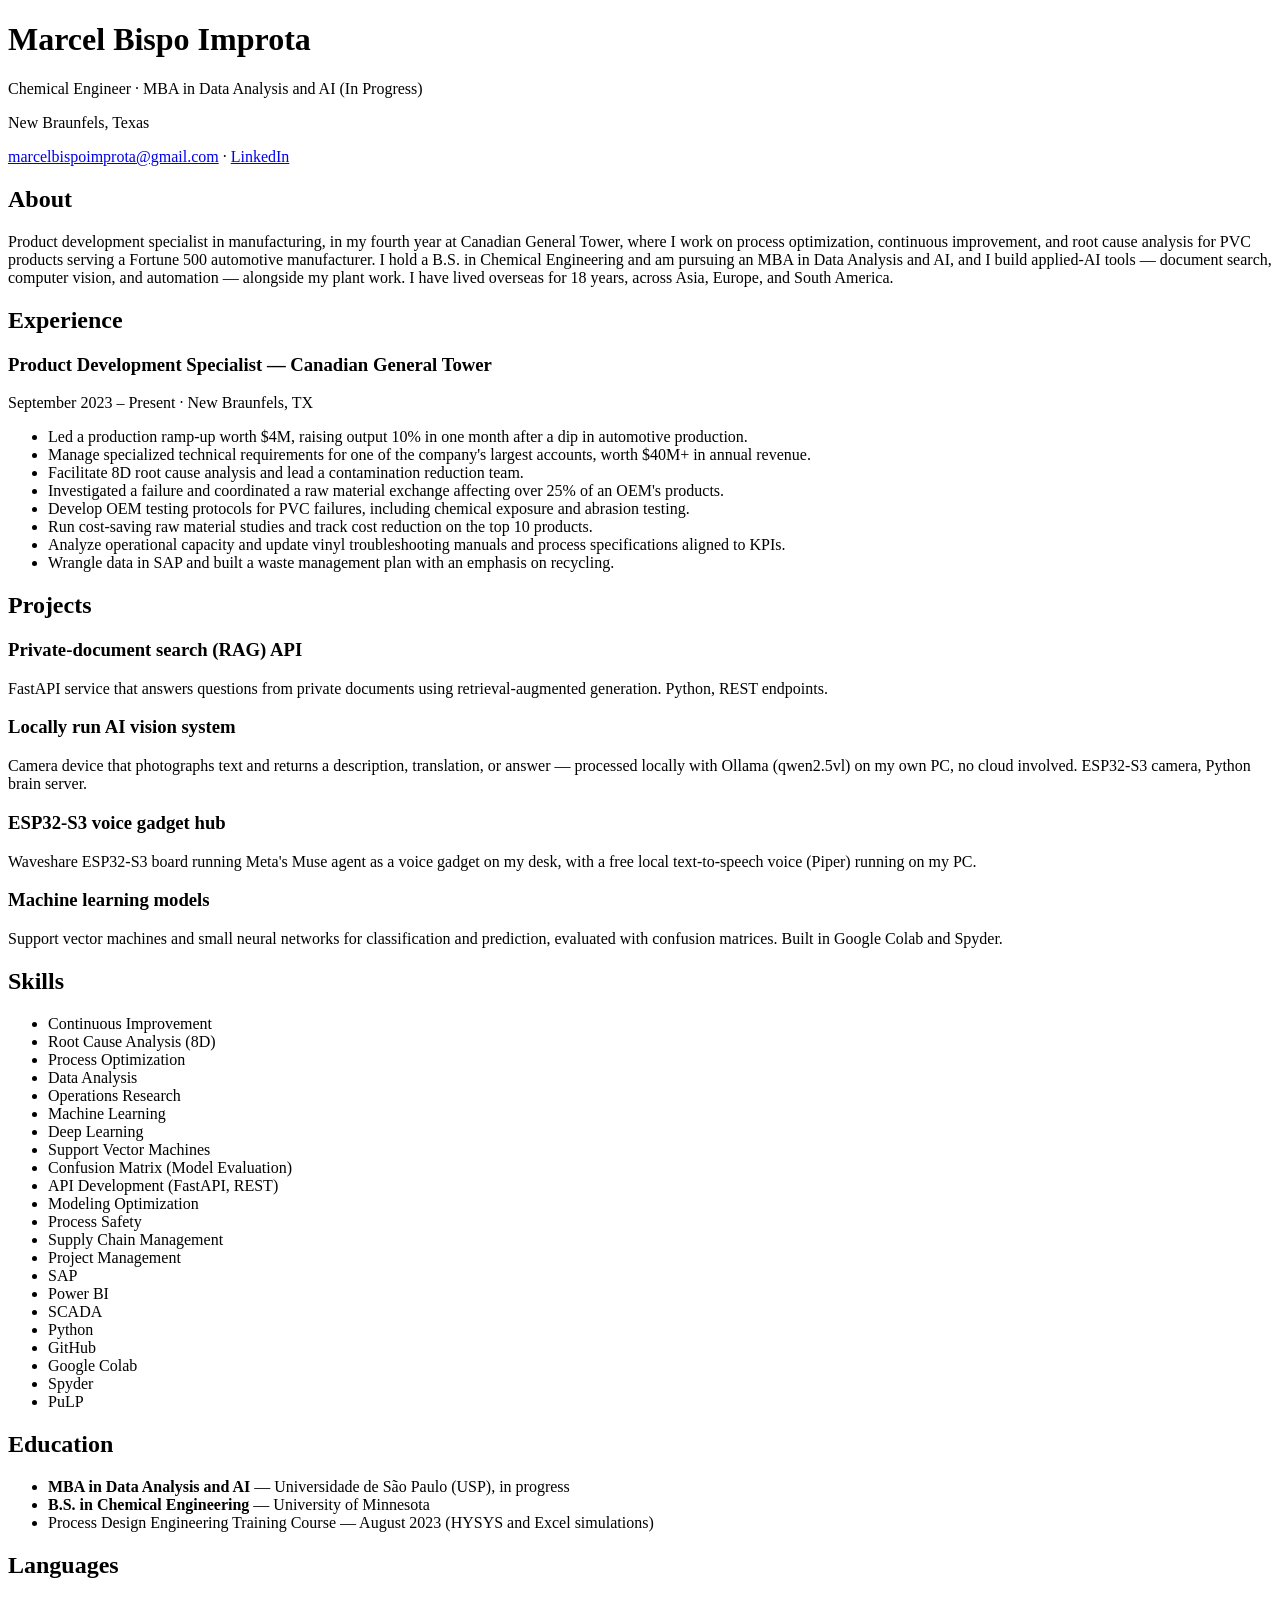
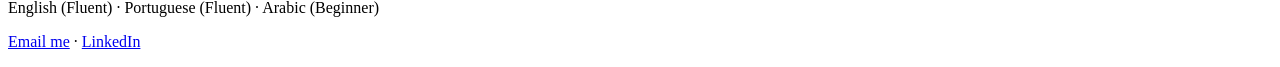
==== index.html @ 3ea4f4d6 "Add files via upload" ====
<!DOCTYPE html>
<html lang="en">
<head>
  <meta charset="UTF-8">
  <!-- Makes the page look right on phones too. Leave this line alone. -->
  <meta name="viewport" content="width=device-width, initial-scale=1.0">
  <title>Marcel Bispo Improta — Chemical Engineer</title>
  <!-- The look of the site lives in style.css. Edit colors and fonts there. -->
  <link rel="stylesheet" href="style.css">
</head>
<body>

  <!-- ============ HEADER: your name and title ============ -->
  <!-- To change any text on this page, just edit the words between the tags. -->
  <header>
    <h1>Marcel Bispo Improta</h1>
    <p class="subtitle">Chemical Engineer &middot; MBA in Data Analysis and AI (In Progress)</p>
    <p class="location">New Braunfels, Texas</p>
    <p class="contact">
      <a href="mailto:marcelbispoimprota@gmail.com">marcelbispoimprota@gmail.com</a>
      &middot;
      <a href="https://www.linkedin.com/in/marcel-bispo-improta-1b046a62" target="_blank">LinkedIn</a>
    </p>
  </header>

  <!-- ============ ABOUT ============ -->
  <section>
    <h2>About</h2>
    <p>
      Product development specialist in manufacturing, in my fourth year at
      Canadian General Tower, where I work on process optimization, continuous
      improvement, and root cause analysis for PVC products serving a Fortune 500
      automotive manufacturer. I hold a B.S. in Chemical Engineering and am
      pursuing an MBA in Data Analysis and AI, and I build applied-AI tools —
      document search, computer vision, and automation — alongside my plant work.
      I have lived overseas for 18 years, across Asia, Europe, and South America.
    </p>
  </section>

  <!-- ============ EXPERIENCE ============ -->
  <section>
    <h2>Experience</h2>

    <h3>Product Development Specialist — Canadian General Tower</h3>
    <p class="dates">September 2023 – Present &middot; New Braunfels, TX</p>
    <ul>
      <li>Led a production ramp-up worth $4M, raising output 10% in one month after a dip in automotive production.</li>
      <li>Manage specialized technical requirements for one of the company's largest accounts, worth $40M+ in annual revenue.</li>
      <li>Facilitate 8D root cause analysis and lead a contamination reduction team.</li>
      <li>Investigated a failure and coordinated a raw material exchange affecting over 25% of an OEM's products.</li>
      <li>Develop OEM testing protocols for PVC failures, including chemical exposure and abrasion testing.</li>
      <li>Run cost-saving raw material studies and track cost reduction on the top 10 products.</li>
      <li>Analyze operational capacity and update vinyl troubleshooting manuals and process specifications aligned to KPIs.</li>
      <li>Wrangle data in SAP and built a waste management plan with an emphasis on recycling.</li>
    </ul>
  </section>

  <!-- ============ PROJECTS ============ -->
  <section>
    <h2>Projects</h2>

    <!-- To add a project, copy one <div class="project"> block and edit it. -->
    <div class="project">
      <h3>Private-document search (RAG) API</h3>
      <p>FastAPI service that answers questions from private documents using retrieval-augmented generation. Python, REST endpoints.</p>
    </div>

    <div class="project">
      <h3>Locally run AI vision system</h3>
      <p>Camera device that photographs text and returns a description, translation, or answer — processed locally with Ollama (qwen2.5vl) on my own PC, no cloud involved. ESP32-S3 camera, Python brain server.</p>
    </div>

    <div class="project">
      <h3>ESP32-S3 voice gadget hub</h3>
      <p>Waveshare ESP32-S3 board running Meta's Muse agent as a voice gadget on my desk, with a free local text-to-speech voice (Piper) running on my PC.</p>
    </div>

    <div class="project">
      <h3>Machine learning models</h3>
      <p>Support vector machines and small neural networks for classification and prediction, evaluated with confusion matrices. Built in Google Colab and Spyder.</p>
    </div>
  </section>

  <!-- ============ SKILLS ============ -->
  <section>
    <h2>Skills</h2>
    <ul class="skills">
      <li>Continuous Improvement</li>
      <li>Root Cause Analysis (8D)</li>
      <li>Process Optimization</li>
      <li>Data Analysis</li>
      <li>Operations Research</li>
      <li>Machine Learning</li>
      <li>Deep Learning</li>
      <li>Support Vector Machines</li>
      <li>Confusion Matrix (Model Evaluation)</li>
      <li>API Development (FastAPI, REST)</li>
      <li>Modeling Optimization</li>
      <li>Process Safety</li>
      <li>Supply Chain Management</li>
      <li>Project Management</li>
      <li>SAP</li>
      <li>Power BI</li>
      <li>SCADA</li>
      <li>Python</li>
      <li>GitHub</li>
      <li>Google Colab</li>
      <li>Spyder</li>
      <li>PuLP</li>
    </ul>
  </section>

  <!-- ============ EDUCATION ============ -->
  <section>
    <h2>Education</h2>
    <ul>
      <li><strong>MBA in Data Analysis and AI</strong> — Universidade de São Paulo (USP), in progress</li>
      <li><strong>B.S. in Chemical Engineering</strong> — University of Minnesota</li>
      <li>Process Design Engineering Training Course — August 2023 (HYSYS and Excel simulations)</li>
    </ul>

    <h2>Languages</h2>
    <p>English (Fluent) &middot; Portuguese (Fluent) &middot; Arabic (Beginner)</p>
  </section>

  <!-- ============ FOOTER ============ -->
  <footer>
    <p>
      <a href="mailto:marcelbispoimprota@gmail.com">Email me</a>
      &middot;
      <a href="https://www.linkedin.com/in/marcel-bispo-improta-1b046a62" target="_blank">LinkedIn</a>
    </p>
  </footer>

</body>
</html>
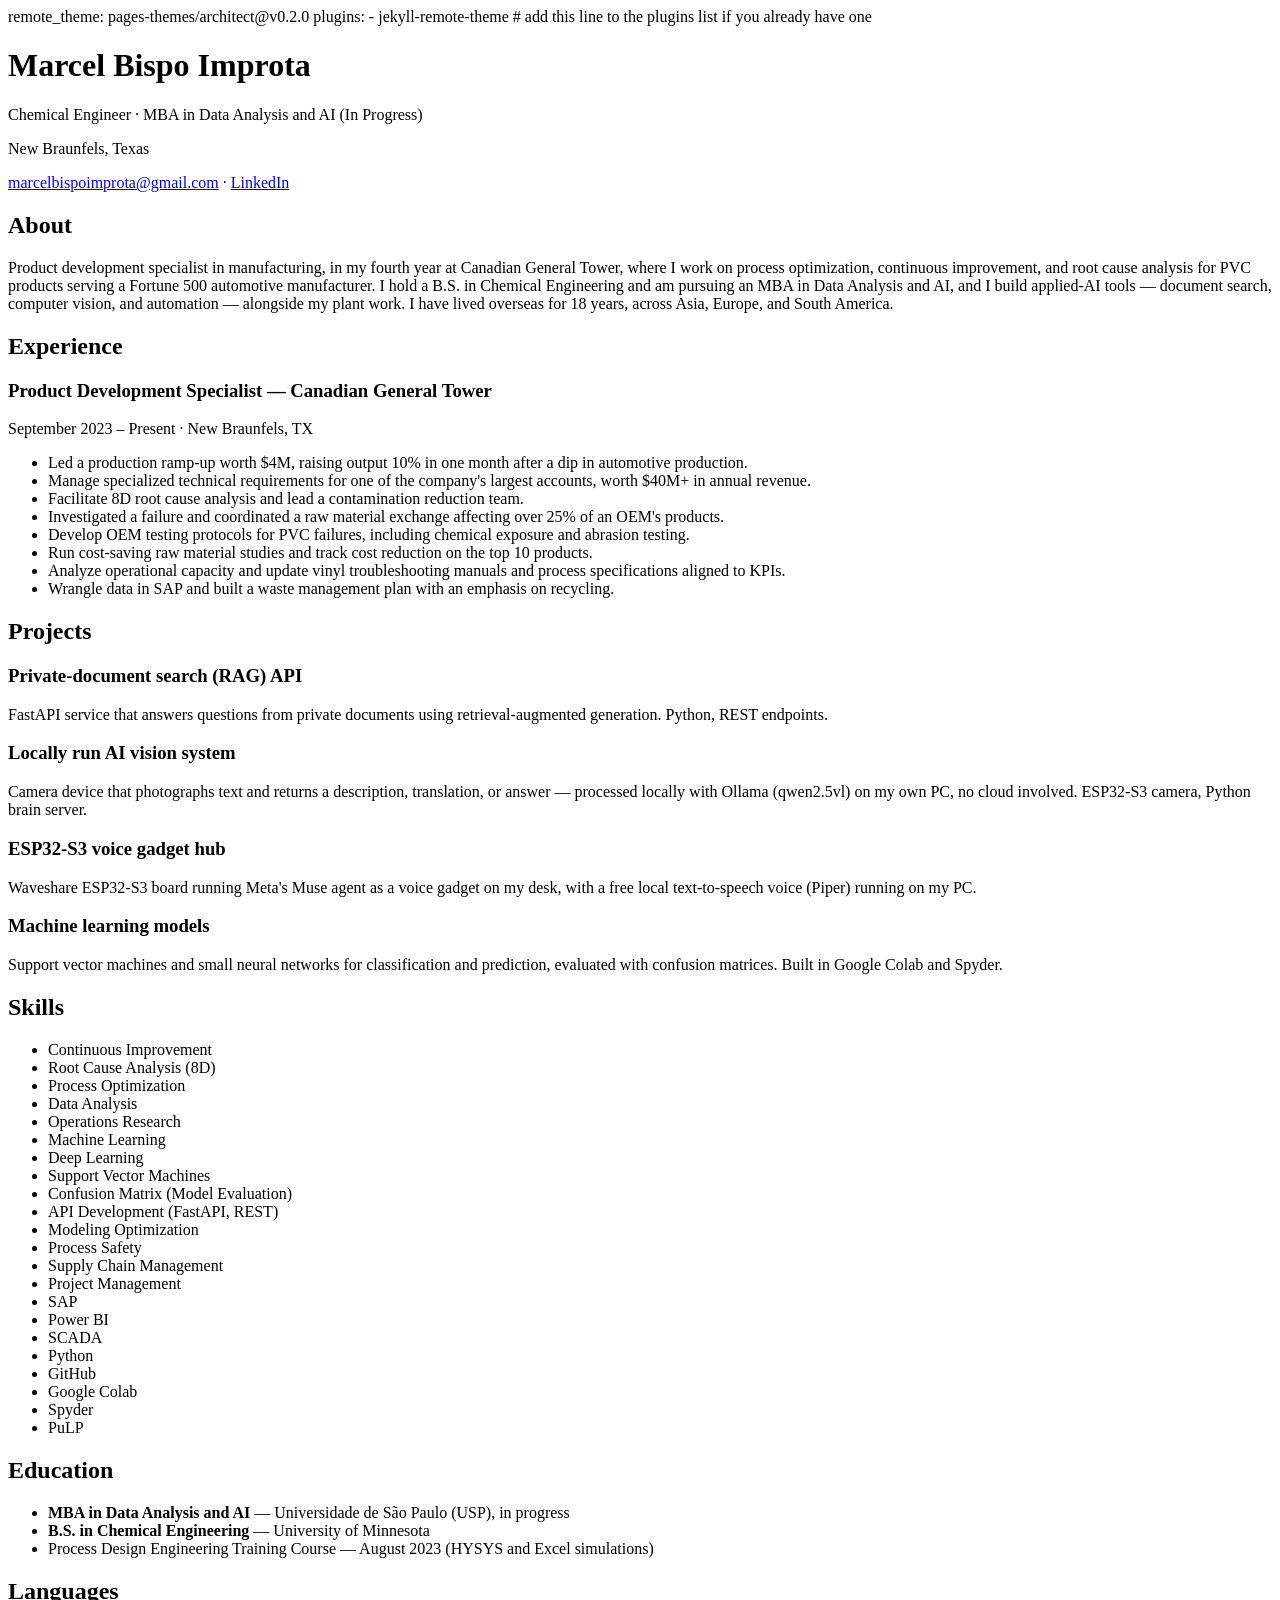
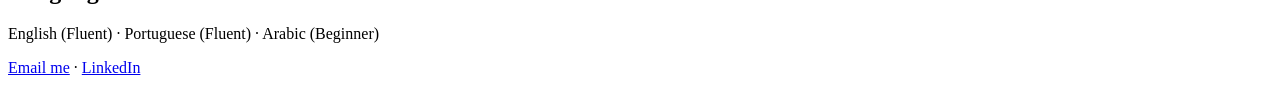
==== commit 38b72f56: "Update index.html" ====
--- a/index.html
+++ b/index.html
@@ -1,4 +1,7 @@
 <!DOCTYPE html>
+remote_theme: pages-themes/architect@v0.2.0
+plugins:
+- jekyll-remote-theme # add this line to the plugins list if you already have one
 <html lang="en">
 <head>
   <meta charset="UTF-8">
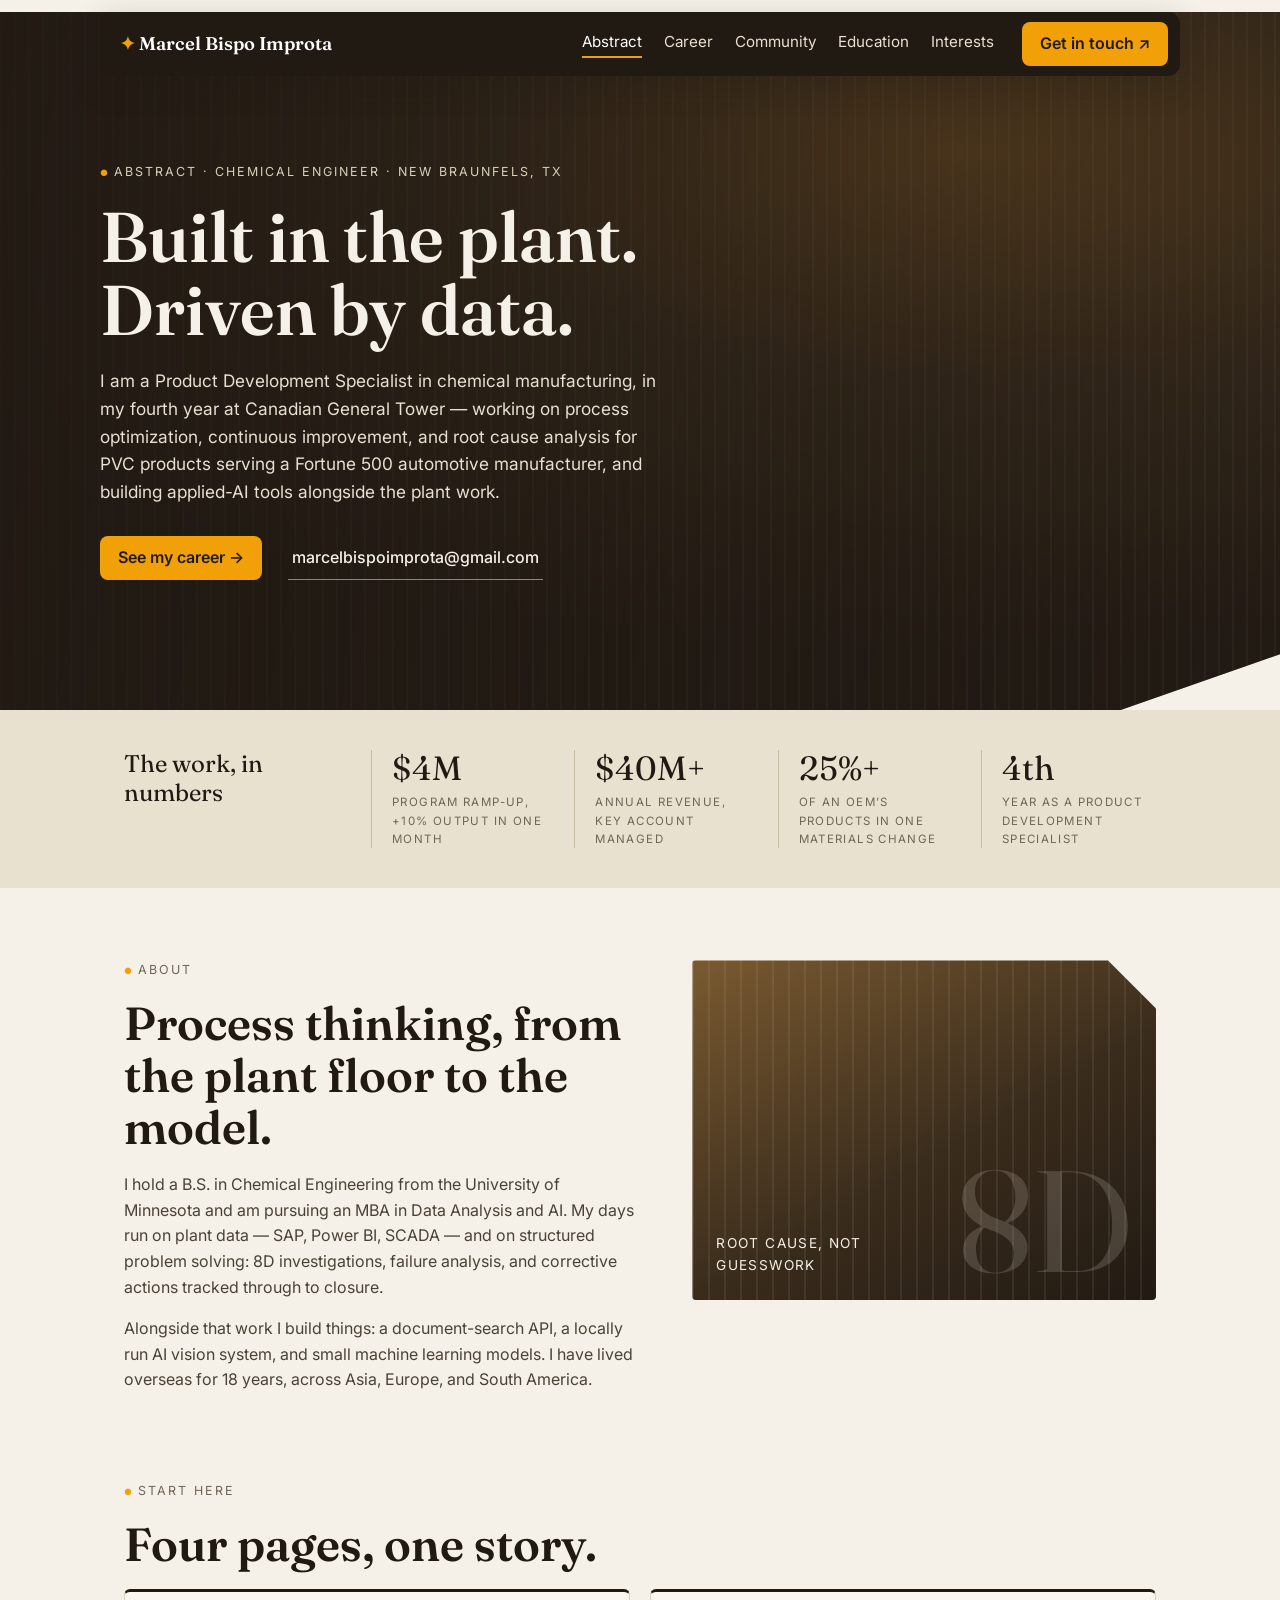
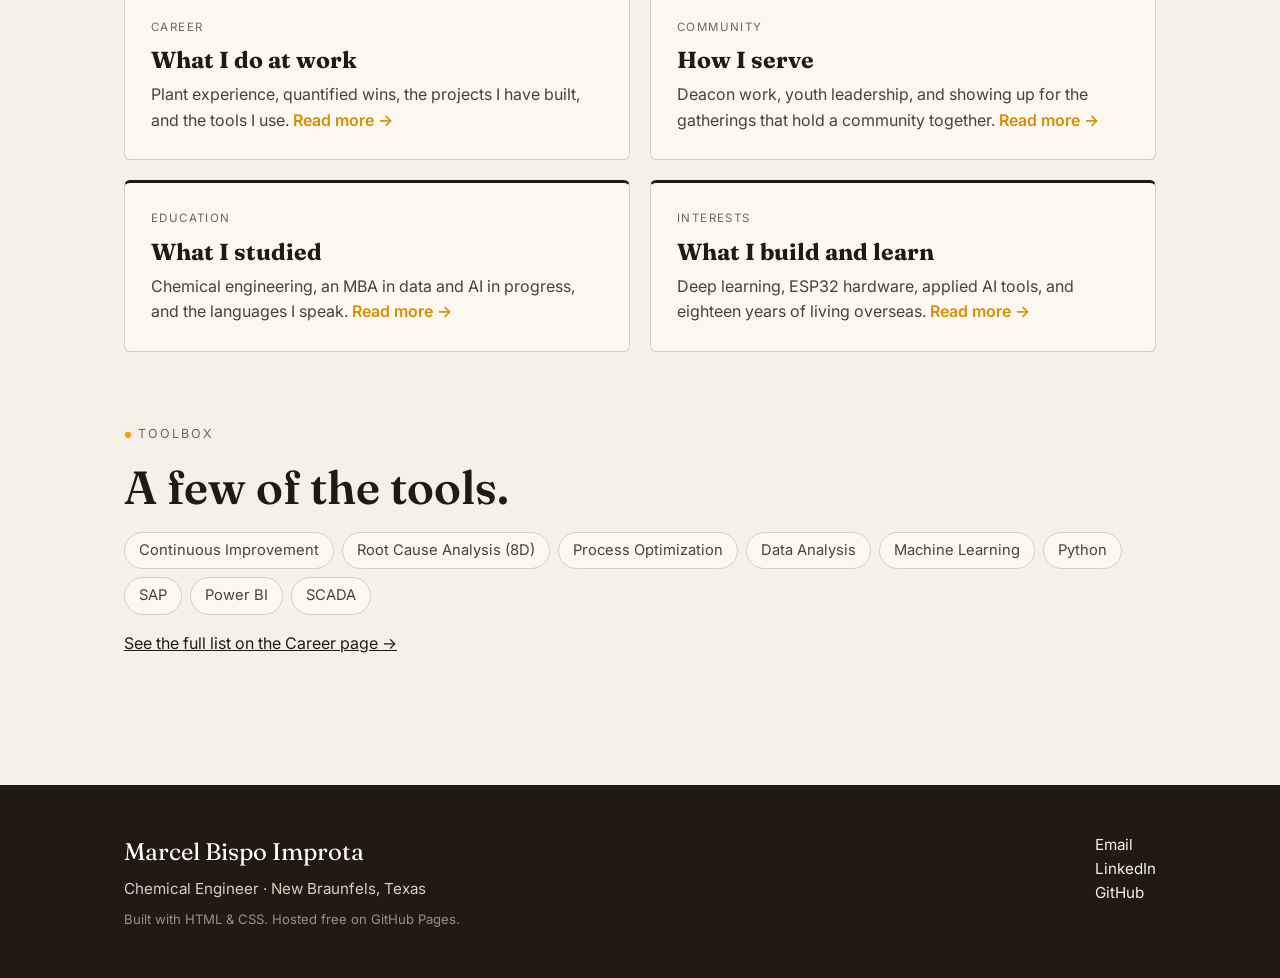
==== commit d91dcfc7: "Update portfolio to 5-page design" ====
--- a/index.html
+++ b/index.html
@@ -1,138 +1,165 @@
 <!DOCTYPE html>
-remote_theme: pages-themes/architect@v0.2.0
-plugins:
-- jekyll-remote-theme # add this line to the plugins list if you already have one
 <html lang="en">
 <head>
   <meta charset="UTF-8">
   <!-- Makes the page look right on phones too. Leave this line alone. -->
   <meta name="viewport" content="width=device-width, initial-scale=1.0">
   <title>Marcel Bispo Improta — Chemical Engineer</title>
+  <!-- Fonts: Fraunces (serif headlines) + Inter (body). If you are offline,
+       the site falls back to Georgia and Arial automatically. -->
+  <link rel="preconnect" href="https://fonts.googleapis.com">
+  <link rel="preconnect" href="https://fonts.gstatic.com" crossorigin>
+  <link href="https://fonts.googleapis.com/css2?family=Fraunces:opsz,wght@9..144,500;9..144,600&family=Inter:wght@400;500;600&display=swap" rel="stylesheet">
   <!-- The look of the site lives in style.css. Edit colors and fonts there. -->
   <link rel="stylesheet" href="style.css">
 </head>
 <body>
 
-  <!-- ============ HEADER: your name and title ============ -->
+  <!-- ============ NAVIGATION (same on every page) ============ -->
+  <!-- Each page marks its own tab with class="active" so visitors know where they are. -->
+  <div class="nav-wrap">
+    <nav>
+      <a class="brand" href="index.html"><span>✦</span> Marcel Bispo Improta</a>
+      <div class="nav-links">
+        <a href="index.html" class="active">Abstract</a>
+        <a href="career.html">Career</a>
+        <a href="community.html">Community</a>
+        <a href="education.html">Education</a>
+        <a href="interests.html">Interests</a>
+      </div>
+      <a class="btn" href="mailto:marcelbispoimprota@gmail.com">Get in touch ↗</a>
+    </nav>
+  </div>
+
+  <!-- ============ HERO ============ -->
   <!-- To change any text on this page, just edit the words between the tags. -->
-  <header>
-    <h1>Marcel Bispo Improta</h1>
-    <p class="subtitle">Chemical Engineer &middot; MBA in Data Analysis and AI (In Progress)</p>
-    <p class="location">New Braunfels, Texas</p>
-    <p class="contact">
-      <a href="mailto:marcelbispoimprota@gmail.com">marcelbispoimprota@gmail.com</a>
-      &middot;
-      <a href="https://www.linkedin.com/in/marcel-bispo-improta-1b046a62" target="_blank">LinkedIn</a>
-    </p>
+  <header class="hero">
+    <div class="hero-inner">
+      <p class="eyebrow">Abstract &middot; Chemical Engineer &middot; New Braunfels, TX</p>
+      <h1>Built in the plant. Driven by data.</h1>
+      <p class="lead">
+        I am a Product Development Specialist in chemical manufacturing, in my
+        fourth year at Canadian General Tower — working on process optimization,
+        continuous improvement, and root cause analysis for PVC products serving
+        a Fortune 500 automotive manufacturer, and building applied-AI tools
+        alongside the plant work.
+      </p>
+      <div class="hero-actions">
+        <a class="btn" href="career.html">See my career &rarr;</a>
+        <a class="btn-ghost" href="mailto:marcelbispoimprota@gmail.com">marcelbispoimprota@gmail.com</a>
+      </div>
+    </div>
   </header>
 
-  <!-- ============ ABOUT ============ -->
-  <section>
-    <h2>About</h2>
-    <p>
-      Product development specialist in manufacturing, in my fourth year at
-      Canadian General Tower, where I work on process optimization, continuous
-      improvement, and root cause analysis for PVC products serving a Fortune 500
-      automotive manufacturer. I hold a B.S. in Chemical Engineering and am
-      pursuing an MBA in Data Analysis and AI, and I build applied-AI tools —
-      document search, computer vision, and automation — alongside my plant work.
-      I have lived overseas for 18 years, across Asia, Europe, and South America.
-    </p>
-  </section>
-
-  <!-- ============ EXPERIENCE ============ -->
-  <section>
-    <h2>Experience</h2>
-
-    <h3>Product Development Specialist — Canadian General Tower</h3>
-    <p class="dates">September 2023 – Present &middot; New Braunfels, TX</p>
-    <ul>
-      <li>Led a production ramp-up worth $4M, raising output 10% in one month after a dip in automotive production.</li>
-      <li>Manage specialized technical requirements for one of the company's largest accounts, worth $40M+ in annual revenue.</li>
-      <li>Facilitate 8D root cause analysis and lead a contamination reduction team.</li>
-      <li>Investigated a failure and coordinated a raw material exchange affecting over 25% of an OEM's products.</li>
-      <li>Develop OEM testing protocols for PVC failures, including chemical exposure and abrasion testing.</li>
-      <li>Run cost-saving raw material studies and track cost reduction on the top 10 products.</li>
-      <li>Analyze operational capacity and update vinyl troubleshooting manuals and process specifications aligned to KPIs.</li>
-      <li>Wrangle data in SAP and built a waste management plan with an emphasis on recycling.</li>
-    </ul>
-  </section>
-
-  <!-- ============ PROJECTS ============ -->
-  <section>
-    <h2>Projects</h2>
-
-    <!-- To add a project, copy one <div class="project"> block and edit it. -->
-    <div class="project">
-      <h3>Private-document search (RAG) API</h3>
-      <p>FastAPI service that answers questions from private documents using retrieval-augmented generation. Python, REST endpoints.</p>
-    </div>
-
-    <div class="project">
-      <h3>Locally run AI vision system</h3>
-      <p>Camera device that photographs text and returns a description, translation, or answer — processed locally with Ollama (qwen2.5vl) on my own PC, no cloud involved. ESP32-S3 camera, Python brain server.</p>
-    </div>
-
-    <div class="project">
-      <h3>ESP32-S3 voice gadget hub</h3>
-      <p>Waveshare ESP32-S3 board running Meta's Muse agent as a voice gadget on my desk, with a free local text-to-speech voice (Piper) running on my PC.</p>
-    </div>
-
-    <div class="project">
-      <h3>Machine learning models</h3>
-      <p>Support vector machines and small neural networks for classification and prediction, evaluated with confusion matrices. Built in Google Colab and Spyder.</p>
+  <!-- ============ STATS BAND ============ -->
+  <section class="stats">
+    <div class="stats-inner">
+      <p class="stats-title">The work, in numbers</p>
+      <div class="stat">
+        <span class="num">$4M</span>
+        <span class="label">Program ramp-up, +10% output in one month</span>
+      </div>
+      <div class="stat">
+        <span class="num">$40M+</span>
+        <span class="label">Annual revenue, key account managed</span>
+      </div>
+      <div class="stat">
+        <span class="num">25%+</span>
+        <span class="label">Of an OEM&rsquo;s products in one materials change</span>
+      </div>
+      <div class="stat">
+        <span class="num">4th</span>
+        <span class="label">Year as a Product Development Specialist</span>
+      </div>
     </div>
   </section>
 
-  <!-- ============ SKILLS ============ -->
-  <section>
-    <h2>Skills</h2>
+  <!-- ============ ABOUT ============ -->
+  <section class="section">
+    <div class="split">
+      <div>
+        <p class="eyebrow">About</p>
+        <h2 class="display">Process thinking, from the plant floor to the model.</h2>
+        <p>
+          I hold a B.S. in Chemical Engineering from the University of Minnesota
+          and am pursuing an MBA in Data Analysis and AI. My days run on plant
+          data — SAP, Power BI, SCADA — and on structured problem solving: 8D
+          investigations, failure analysis, and corrective actions tracked
+          through to closure.
+        </p>
+        <p>
+          Alongside that work I build things: a document-search API, a locally
+          run AI vision system, and small machine learning models. I have lived
+          overseas for 18 years, across Asia, Europe, and South America.
+        </p>
+      </div>
+      <div class="visual" aria-hidden="true">
+        <span class="glyph">8D</span>
+        <span class="caption">Root cause, not guesswork</span>
+      </div>
+    </div>
+  </section>
+
+  <!-- ============ START HERE: links to the other pages ============ -->
+  <section class="section">
+    <p class="eyebrow">Start here</p>
+    <h2 class="display">Four pages, one story.</h2>
+    <div class="cards">
+      <a class="card" href="career.html">
+        <span class="tag">Career</span>
+        <h3>What I do at work</h3>
+        <p>Plant experience, quantified wins, the projects I have built, and the tools I use. <span class="more">Read more &rarr;</span></p>
+      </a>
+      <a class="card" href="community.html">
+        <span class="tag">Community</span>
+        <h3>How I serve</h3>
+        <p>Deacon work, youth leadership, and showing up for the gatherings that hold a community together. <span class="more">Read more &rarr;</span></p>
+      </a>
+      <a class="card" href="education.html">
+        <span class="tag">Education</span>
+        <h3>What I studied</h3>
+        <p>Chemical engineering, an MBA in data and AI in progress, and the languages I speak. <span class="more">Read more &rarr;</span></p>
+      </a>
+      <a class="card" href="interests.html">
+        <span class="tag">Interests</span>
+        <h3>What I build and learn</h3>
+        <p>Deep learning, ESP32 hardware, applied AI tools, and eighteen years of living overseas. <span class="more">Read more &rarr;</span></p>
+      </a>
+    </div>
+  </section>
+
+  <!-- ============ SKILLS PREVIEW ============ -->
+  <section class="section">
+    <p class="eyebrow">Toolbox</p>
+    <h2 class="display">A few of the tools.</h2>
     <ul class="skills">
       <li>Continuous Improvement</li>
       <li>Root Cause Analysis (8D)</li>
       <li>Process Optimization</li>
       <li>Data Analysis</li>
-      <li>Operations Research</li>
       <li>Machine Learning</li>
-      <li>Deep Learning</li>
-      <li>Support Vector Machines</li>
-      <li>Confusion Matrix (Model Evaluation)</li>
-      <li>API Development (FastAPI, REST)</li>
-      <li>Modeling Optimization</li>
-      <li>Process Safety</li>
-      <li>Supply Chain Management</li>
-      <li>Project Management</li>
+      <li>Python</li>
       <li>SAP</li>
       <li>Power BI</li>
       <li>SCADA</li>
-      <li>Python</li>
-      <li>GitHub</li>
-      <li>Google Colab</li>
-      <li>Spyder</li>
-      <li>PuLP</li>
     </ul>
+    <p><a href="career.html">See the full list on the Career page &rarr;</a></p>
   </section>
 
-  <!-- ============ EDUCATION ============ -->
-  <section>
-    <h2>Education</h2>
-    <ul>
-      <li><strong>MBA in Data Analysis and AI</strong> — Universidade de São Paulo (USP), in progress</li>
-      <li><strong>B.S. in Chemical Engineering</strong> — University of Minnesota</li>
-      <li>Process Design Engineering Training Course — August 2023 (HYSYS and Excel simulations)</li>
-    </ul>
-
-    <h2>Languages</h2>
-    <p>English (Fluent) &middot; Portuguese (Fluent) &middot; Arabic (Beginner)</p>
-  </section>
-
-  <!-- ============ FOOTER ============ -->
+  <!-- ============ FOOTER (same on every page) ============ -->
   <footer>
-    <p>
-      <a href="mailto:marcelbispoimprota@gmail.com">Email me</a>
-      &middot;
-      <a href="https://www.linkedin.com/in/marcel-bispo-improta-1b046a62" target="_blank">LinkedIn</a>
-    </p>
+    <div class="footer-inner">
+      <div>
+        <p class="footer-name">Marcel Bispo Improta</p>
+        <p>Chemical Engineer &middot; New Braunfels, Texas</p>
+        <p class="footer-note">Built with HTML &amp; CSS. Hosted free on GitHub Pages.</p>
+      </div>
+      <div>
+        <p><a href="mailto:marcelbispoimprota@gmail.com">Email</a></p>
+        <p><a href="https://www.linkedin.com/in/marcel-bispo-improta-1b046a62" target="_blank">LinkedIn</a></p>
+        <p><a href="https://github.com/marcelbispoimprota-arch" target="_blank">GitHub</a></p>
+      </div>
+    </div>
   </footer>
 
 </body>
--- a/style.css
+++ b/style.css
@@ -0,0 +1,479 @@
+/* ============================================================
+   style.css — the look of the portfolio site.
+   One file styles all five pages. Change a value here and
+   every page updates.
+
+   HOW THIS DESIGN WORKS (like the reference you sent):
+   - Dark "pill" navigation bar at the top, with an orange button.
+   - A dark hero with big serif headlines and a fluted-glass pattern.
+   - Cream bands, serif section headlines, and orange accents.
+   - No photos needed: the decorative panels are pure CSS gradients,
+     so the site works offline and loads fast.
+
+   TO CHANGE THE COLORS: edit the six --color lines below.
+   TO CHANGE THE FONTS: edit the two --font lines, and the matching
+   Google Fonts link in each HTML file's <head>.
+   ============================================================ */
+
+:root {
+  --ink: #211a13;        /* Near-black warm brown: nav, hero, footer */
+  --ink-soft: #4a4237;   /* Softer brown: body text on cream */
+  --cream: #f6f1e8;      /* Page background */
+  --cream-2: #e9e1d0;    /* Stats band background */
+  --paper: #fbf8f1;      /* Card background */
+  --accent: #f2a007;     /* Orange: buttons and highlights */
+  --accent-hover: #d98d00;
+  --muted: #6f6659;      /* Gray-brown: small labels */
+  --line: #d9cfba;       /* Hairline borders */
+  --serif: "Fraunces", Georgia, "Times New Roman", serif;  /* Headlines */
+  --sans: "Inter", Arial, Helvetica, sans-serif;           /* Body text */
+}
+
+* { box-sizing: border-box; }
+
+body {
+  margin: 0;
+  font-family: var(--sans);
+  line-height: 1.6;
+  color: var(--ink);
+  background: var(--cream);
+}
+
+a { color: var(--ink); }
+img { max-width: 100%; }
+
+/* ---------- Top navigation (the dark pill) ---------- */
+
+.nav-wrap {
+  position: sticky;      /* Stays visible while scrolling */
+  top: 12px;
+  z-index: 50;
+  padding: 0 16px;
+}
+
+nav {
+  max-width: 1080px;
+  margin: 12px auto 0;
+  background: var(--ink);
+  color: #f6f1e8;
+  border-radius: 12px;
+  display: flex;
+  align-items: center;
+  gap: 28px;
+  padding: 10px 12px 10px 20px;
+  box-shadow: 0 10px 30px rgba(33, 26, 19, 0.25);
+}
+
+.brand {
+  font-family: var(--serif);
+  font-size: 1.15em;
+  font-weight: 600;
+  color: #fff;
+  text-decoration: none;
+  white-space: nowrap;
+}
+
+.brand span { color: var(--accent); }
+
+.nav-links {
+  display: flex;
+  gap: 22px;
+  margin-left: auto;
+}
+
+.nav-links a {
+  color: #e8e0d2;
+  text-decoration: none;
+  font-size: 0.95em;
+  padding-bottom: 2px;
+  white-space: nowrap;
+}
+
+.nav-links a:hover { color: #fff; }
+
+/* The current page's tab gets an orange underline. Each HTML file
+   marks its own link with class="active". */
+.nav-links a.active {
+  color: #fff;
+  border-bottom: 2px solid var(--accent);
+}
+
+/* ---------- Buttons ---------- */
+
+.btn {
+  display: inline-block;
+  background: var(--accent);
+  color: var(--ink);
+  font-weight: 600;
+  text-decoration: none;
+  padding: 9px 18px;
+  border-radius: 8px;
+  white-space: nowrap;
+}
+
+.btn:hover { background: var(--accent-hover); }
+
+.btn-ghost {
+  display: inline-block;
+  color: #f6f1e8;
+  text-decoration: none;
+  font-weight: 500;
+  padding: 9px 4px;
+  border-bottom: 1px solid rgba(246, 241, 232, 0.5);
+}
+
+.btn-ghost:hover { border-bottom-color: #f6f1e8; }
+
+/* ---------- Hero (home page, dark with fluted-glass pattern) ---------- */
+
+.hero {
+  /* Layered background: dark overlay + vertical fluted lines + warm glow.
+     No image file needed. */
+  background:
+    linear-gradient(100deg, rgba(33, 26, 19, 0.88) 0%, rgba(33, 26, 19, 0.55) 55%, rgba(33, 26, 19, 0.35) 100%),
+    repeating-linear-gradient(90deg, rgba(255, 255, 255, 0.055) 0 2px, transparent 2px 14px),
+    radial-gradient(1200px 500px at 75% 20%, #6b4a22 0%, #3a2c1c 45%, #211a13 100%);
+  color: #f6f1e8;
+  /* Angled cut on the bottom-right corner, like the reference. */
+  clip-path: polygon(0 0, 100% 0, 100% calc(100% - 56px), calc(100% - 160px) 100%, 0 100%);
+  margin-top: -64px;     /* Slides up behind the floating nav pill */
+  padding: 150px 24px 130px;
+}
+
+.hero-inner {
+  max-width: 1080px;
+  margin: 0 auto;
+}
+
+/* Small caps label above a headline. The dot is the orange accent. */
+.eyebrow {
+  font-size: 0.78em;
+  letter-spacing: 0.16em;
+  text-transform: uppercase;
+  color: #d8cfba;
+  margin: 0 0 18px;
+}
+
+.eyebrow::before {
+  content: "● ";
+  color: var(--accent);
+  font-size: 0.7em;
+}
+
+.hero h1 {
+  font-family: var(--serif);
+  font-weight: 600;
+  font-size: clamp(2.6rem, 6vw, 4.4rem);
+  line-height: 1.05;
+  margin: 0 0 20px;
+  max-width: 12ch;
+}
+
+.hero p.lead {
+  font-size: 1.08em;
+  color: #e8e0d2;
+  max-width: 52ch;
+  margin: 0 0 30px;
+}
+
+.hero-actions {
+  display: flex;
+  gap: 26px;
+  align-items: center;
+  flex-wrap: wrap;
+}
+
+/* ---------- Stats band (cream strip under the hero) ---------- */
+
+.stats { background: var(--cream-2); }
+
+.stats-inner {
+  max-width: 1080px;
+  margin: 0 auto;
+  display: grid;
+  grid-template-columns: 1.25fr 1fr 1fr 1fr 1fr;
+  gap: 28px;
+  padding: 40px 24px;
+  align-items: start;
+}
+
+.stats-title {
+  font-family: var(--serif);
+  font-size: 1.5em;
+  line-height: 1.2;
+  margin: 0;
+}
+
+.stat { border-left: 1px solid #c9bda1; padding-left: 20px; }
+
+.stat .num {
+  font-family: var(--serif);
+  font-size: 2.1em;
+  line-height: 1.1;
+  display: block;
+}
+
+.stat .label {
+  font-size: 0.72em;
+  letter-spacing: 0.12em;
+  text-transform: uppercase;
+  color: var(--muted);
+  display: block;
+  margin-top: 6px;
+}
+
+/* ---------- Page hero (inner pages: smaller dark header) ---------- */
+
+.page-hero {
+  background:
+    linear-gradient(100deg, rgba(33, 26, 19, 0.9) 0%, rgba(33, 26, 19, 0.6) 100%),
+    repeating-linear-gradient(90deg, rgba(255, 255, 255, 0.05) 0 2px, transparent 2px 14px),
+    radial-gradient(900px 400px at 80% 0%, #54402a 0%, #211a13 70%);
+  color: #f6f1e8;
+  margin-top: -64px;
+  padding: 140px 24px 64px;
+}
+
+.page-hero-inner {
+  max-width: 1080px;
+  margin: 0 auto;
+}
+
+.page-hero h1 {
+  font-family: var(--serif);
+  font-weight: 600;
+  font-size: clamp(2.2rem, 5vw, 3.4rem);
+  line-height: 1.08;
+  margin: 0 0 14px;
+  max-width: 16ch;
+}
+
+.page-hero p {
+  color: #e8e0d2;
+  max-width: 60ch;
+  margin: 0;
+  font-size: 1.05em;
+}
+
+/* ---------- Sections ---------- */
+
+.section {
+  max-width: 1080px;
+  margin: 0 auto;
+  padding: 72px 24px;
+}
+
+.section + .section { padding-top: 0; }
+
+.section .eyebrow { color: var(--muted); }
+
+h2.display {
+  font-family: var(--serif);
+  font-weight: 600;
+  font-size: clamp(2rem, 4vw, 2.9rem);
+  line-height: 1.12;
+  margin: 0 0 18px;
+  max-width: 20ch;
+}
+
+.section p { color: var(--ink-soft); max-width: 62ch; }
+
+/* Two-column layout: text on one side, decorative panel on the other. */
+.split {
+  display: grid;
+  grid-template-columns: 1.05fr 0.95fr;
+  gap: 56px;
+  align-items: start;
+}
+
+/* Decorative panel: pure CSS art, no photo needed. Each page can pick
+   a different gradient by adding a second class (see .visual--* below). */
+.visual {
+  min-height: 340px;
+  border-radius: 4px;
+  /* Angled cut on the top-right corner, like the reference. */
+  clip-path: polygon(0 0, calc(100% - 48px) 0, 100% 48px, 100% 100%, 0 100%);
+  background:
+    repeating-linear-gradient(90deg, rgba(255, 255, 255, 0.07) 0 2px, transparent 2px 16px),
+    linear-gradient(150deg, #7a5a30 0%, #3a2c1c 55%, #211a13 100%);
+  position: relative;
+  overflow: hidden;
+}
+
+.visual--data {
+  background:
+    repeating-linear-gradient(90deg, rgba(255, 255, 255, 0.06) 0 2px, transparent 2px 16px),
+    linear-gradient(150deg, #4a5a3a 0%, #2c3626 55%, #211a13 100%);
+}
+
+.visual--community {
+  background:
+    repeating-linear-gradient(90deg, rgba(255, 255, 255, 0.06) 0 2px, transparent 2px 16px),
+    linear-gradient(150deg, #8a6a4a 0%, #4a3626 55%, #211a13 100%);
+}
+
+.visual--light {
+  background:
+    repeating-linear-gradient(90deg, rgba(33, 26, 19, 0.06) 0 2px, transparent 2px 16px),
+    linear-gradient(150deg, #e9e1d0 0%, #d9cfba 60%, #c9bda1 100%);
+}
+
+/* Big faint serif glyph inside the decorative panel. */
+.visual .glyph {
+  font-family: var(--serif);
+  font-size: 9rem;
+  line-height: 1;
+  color: rgba(246, 241, 232, 0.16);
+  position: absolute;
+  right: 24px;
+  bottom: 8px;
+}
+
+.visual--light .glyph { color: rgba(33, 26, 19, 0.14); }
+
+.visual .caption {
+  position: absolute;
+  left: 24px;
+  bottom: 24px;
+  color: #f6f1e8;
+  font-size: 0.85em;
+  letter-spacing: 0.1em;
+  text-transform: uppercase;
+  max-width: 22ch;
+}
+
+.visual--light .caption { color: var(--ink); }
+
+/* ---------- Cards ---------- */
+
+.cards {
+  display: grid;
+  grid-template-columns: repeat(2, 1fr);
+  gap: 20px;
+  margin-top: 8px;
+}
+
+.card {
+  background: var(--paper);
+  border: 1px solid var(--line);
+  border-top: 3px solid var(--ink);
+  border-radius: 6px;
+  padding: 26px;
+}
+
+.card h3 {
+  font-family: var(--serif);
+  font-size: 1.45em;
+  line-height: 1.2;
+  margin: 0 0 8px;
+}
+
+.card p { margin: 0; }
+
+.card .tag {
+  font-size: 0.72em;
+  letter-spacing: 0.12em;
+  text-transform: uppercase;
+  color: var(--muted);
+  display: block;
+  margin-bottom: 10px;
+}
+
+/* Cards that are links (the "start here" cards on the home page). */
+a.card { text-decoration: none; color: var(--ink); display: block; }
+a.card:hover { border-top-color: var(--accent); }
+a.card .more { color: var(--accent-hover); font-weight: 600; }
+
+/* ---------- Lists and details ---------- */
+
+.dates {
+  color: var(--muted);
+  margin-top: -8px;
+  font-size: 0.95em;
+}
+
+h3.role {
+  font-family: var(--serif);
+  font-size: 1.6em;
+  margin: 0 0 10px;
+}
+
+ul.tight { padding-left: 20px; color: var(--ink-soft); }
+ul.tight li { margin-bottom: 8px; }
+
+/* ---------- Skills pills ---------- */
+
+.skills {
+  list-style: none;
+  padding-left: 0;
+  display: flex;
+  flex-wrap: wrap;
+  gap: 8px;
+}
+
+.skills li {
+  border: 1px solid var(--line);
+  background: var(--paper);
+  border-radius: 999px;
+  padding: 6px 14px;
+  font-size: 0.92em;
+  color: var(--ink-soft);
+}
+
+/* ---------- Footer ---------- */
+
+footer {
+  background: var(--ink);
+  color: #d8cfba;
+  margin-top: 40px;
+}
+
+.footer-inner {
+  max-width: 1080px;
+  margin: 0 auto;
+  padding: 48px 24px;
+  display: flex;
+  justify-content: space-between;
+  gap: 32px;
+  flex-wrap: wrap;
+  align-items: flex-start;
+}
+
+.footer-name {
+  font-family: var(--serif);
+  font-size: 1.5em;
+  color: #fff;
+  margin: 0 0 6px;
+}
+
+footer p { margin: 0; font-size: 0.95em; }
+
+footer a { color: #f6f1e8; text-decoration: none; }
+footer a:hover { text-decoration: underline; }
+
+.footer-note {
+  font-size: 0.82em;
+  color: #9a9082;
+  margin-top: 8px;
+}
+
+/* ---------- Phones and small screens ---------- */
+
+@media (max-width: 760px) {
+  nav { flex-wrap: wrap; gap: 10px; padding: 12px 16px; }
+  .nav-links {
+    order: 3;
+    margin-left: 0;
+    width: 100%;
+    overflow-x: auto;    /* Tabs scroll sideways instead of wrapping */
+    padding-bottom: 4px;
+  }
+  .hero, .page-hero { margin-top: -118px; padding-top: 170px; }
+  .hero { clip-path: polygon(0 0, 100% 0, 100% calc(100% - 36px), calc(100% - 90px) 100%, 0 100%); }
+  .stats-inner { grid-template-columns: 1fr 1fr; }
+  .stats-title { grid-column: 1 / -1; }
+  .split { grid-template-columns: 1fr; gap: 32px; }
+  .visual { min-height: 240px; }
+  .cards { grid-template-columns: 1fr; }
+  .section { padding: 52px 20px; }
+}
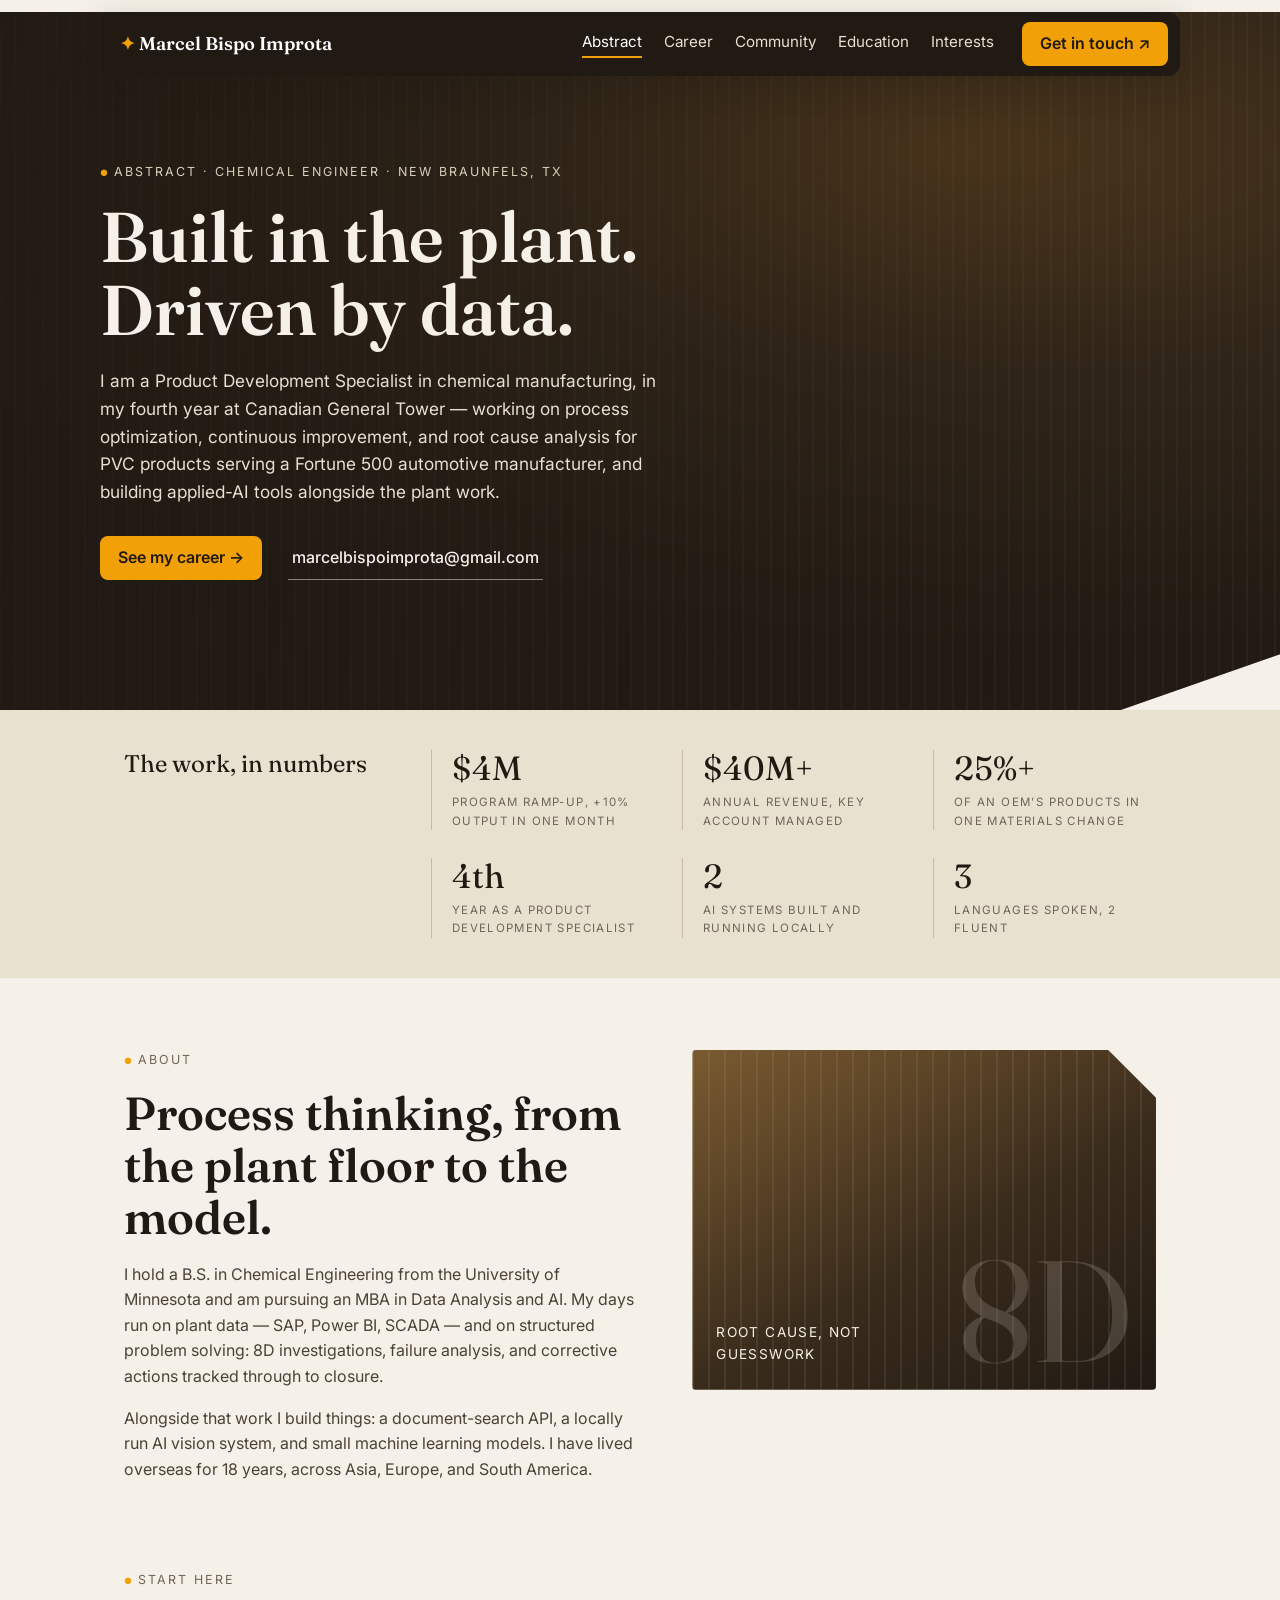
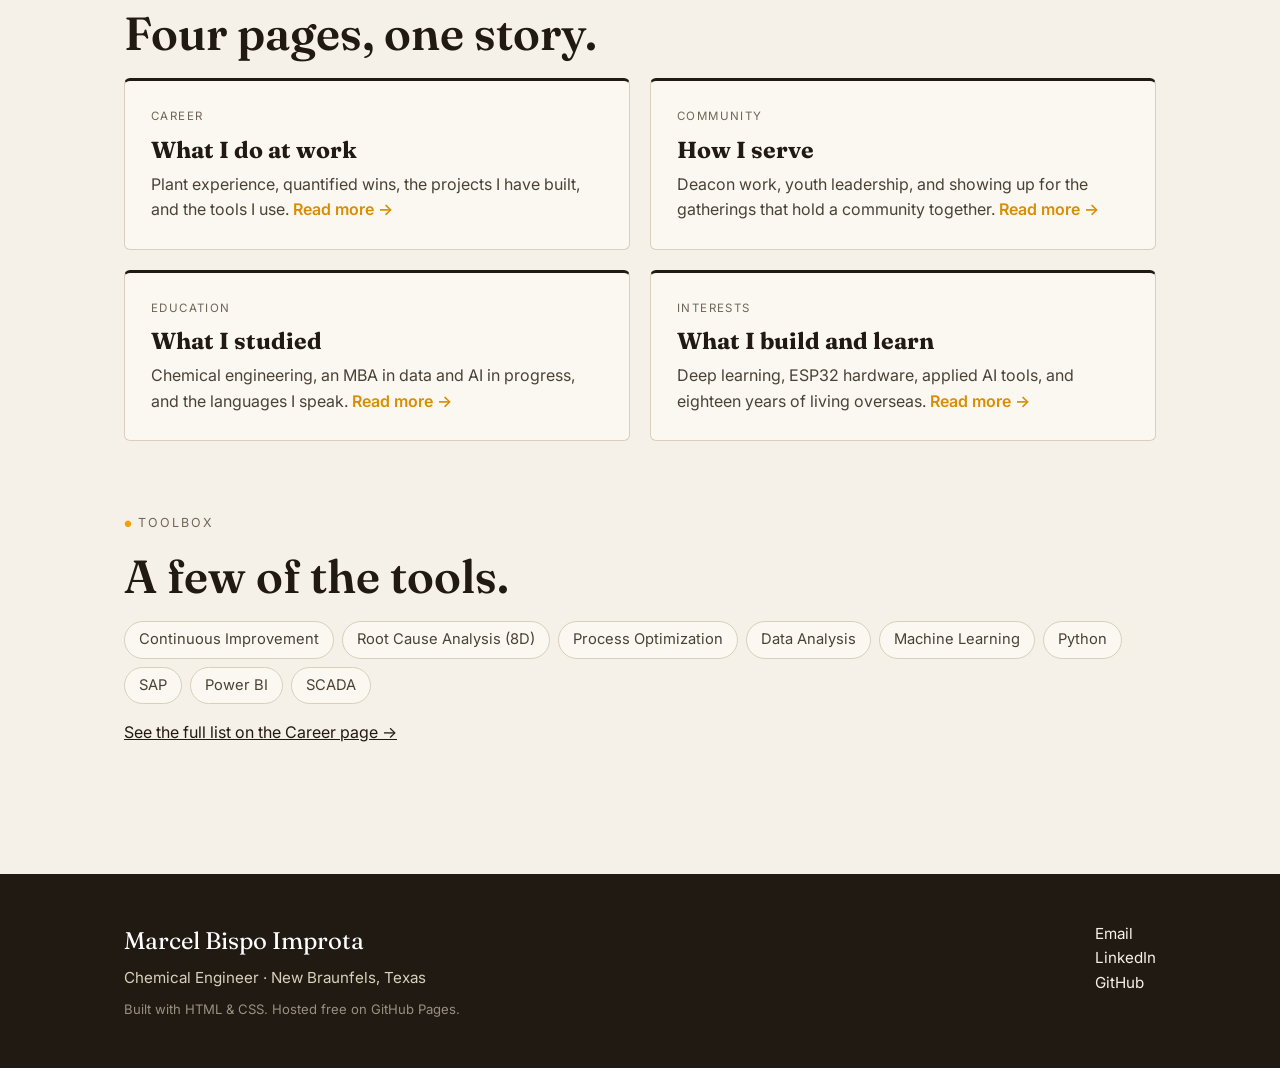
==== commit fc7bdf92: "Update numbers band to six stats" ====
--- a/index.html
+++ b/index.html
@@ -70,6 +70,14 @@
       <div class="stat">
         <span class="num">4th</span>
         <span class="label">Year as a Product Development Specialist</span>
+      </div>
+      <div class="stat">
+        <span class="num">2</span>
+        <span class="label">AI systems built and running locally</span>
+      </div>
+      <div class="stat">
+        <span class="num">3</span>
+        <span class="label">Languages spoken, 2 fluent</span>
       </div>
     </div>
   </section>
--- a/style.css
+++ b/style.css
@@ -191,7 +191,7 @@
   max-width: 1080px;
   margin: 0 auto;
   display: grid;
-  grid-template-columns: 1.25fr 1fr 1fr 1fr 1fr;
+  grid-template-columns: 1.25fr 1fr 1fr 1fr;
   gap: 28px;
   padding: 40px 24px;
   align-items: start;
@@ -202,6 +202,7 @@
   font-size: 1.5em;
   line-height: 1.2;
   margin: 0;
+  grid-row: span 2;
 }
 
 .stat { border-left: 1px solid #c9bda1; padding-left: 20px; }
@@ -471,7 +472,7 @@
   .hero, .page-hero { margin-top: -118px; padding-top: 170px; }
   .hero { clip-path: polygon(0 0, 100% 0, 100% calc(100% - 36px), calc(100% - 90px) 100%, 0 100%); }
   .stats-inner { grid-template-columns: 1fr 1fr; }
-  .stats-title { grid-column: 1 / -1; }
+  .stats-title { grid-column: 1 / -1; grid-row: auto; }
   .split { grid-template-columns: 1fr; gap: 32px; }
   .visual { min-height: 240px; }
   .cards { grid-template-columns: 1fr; }
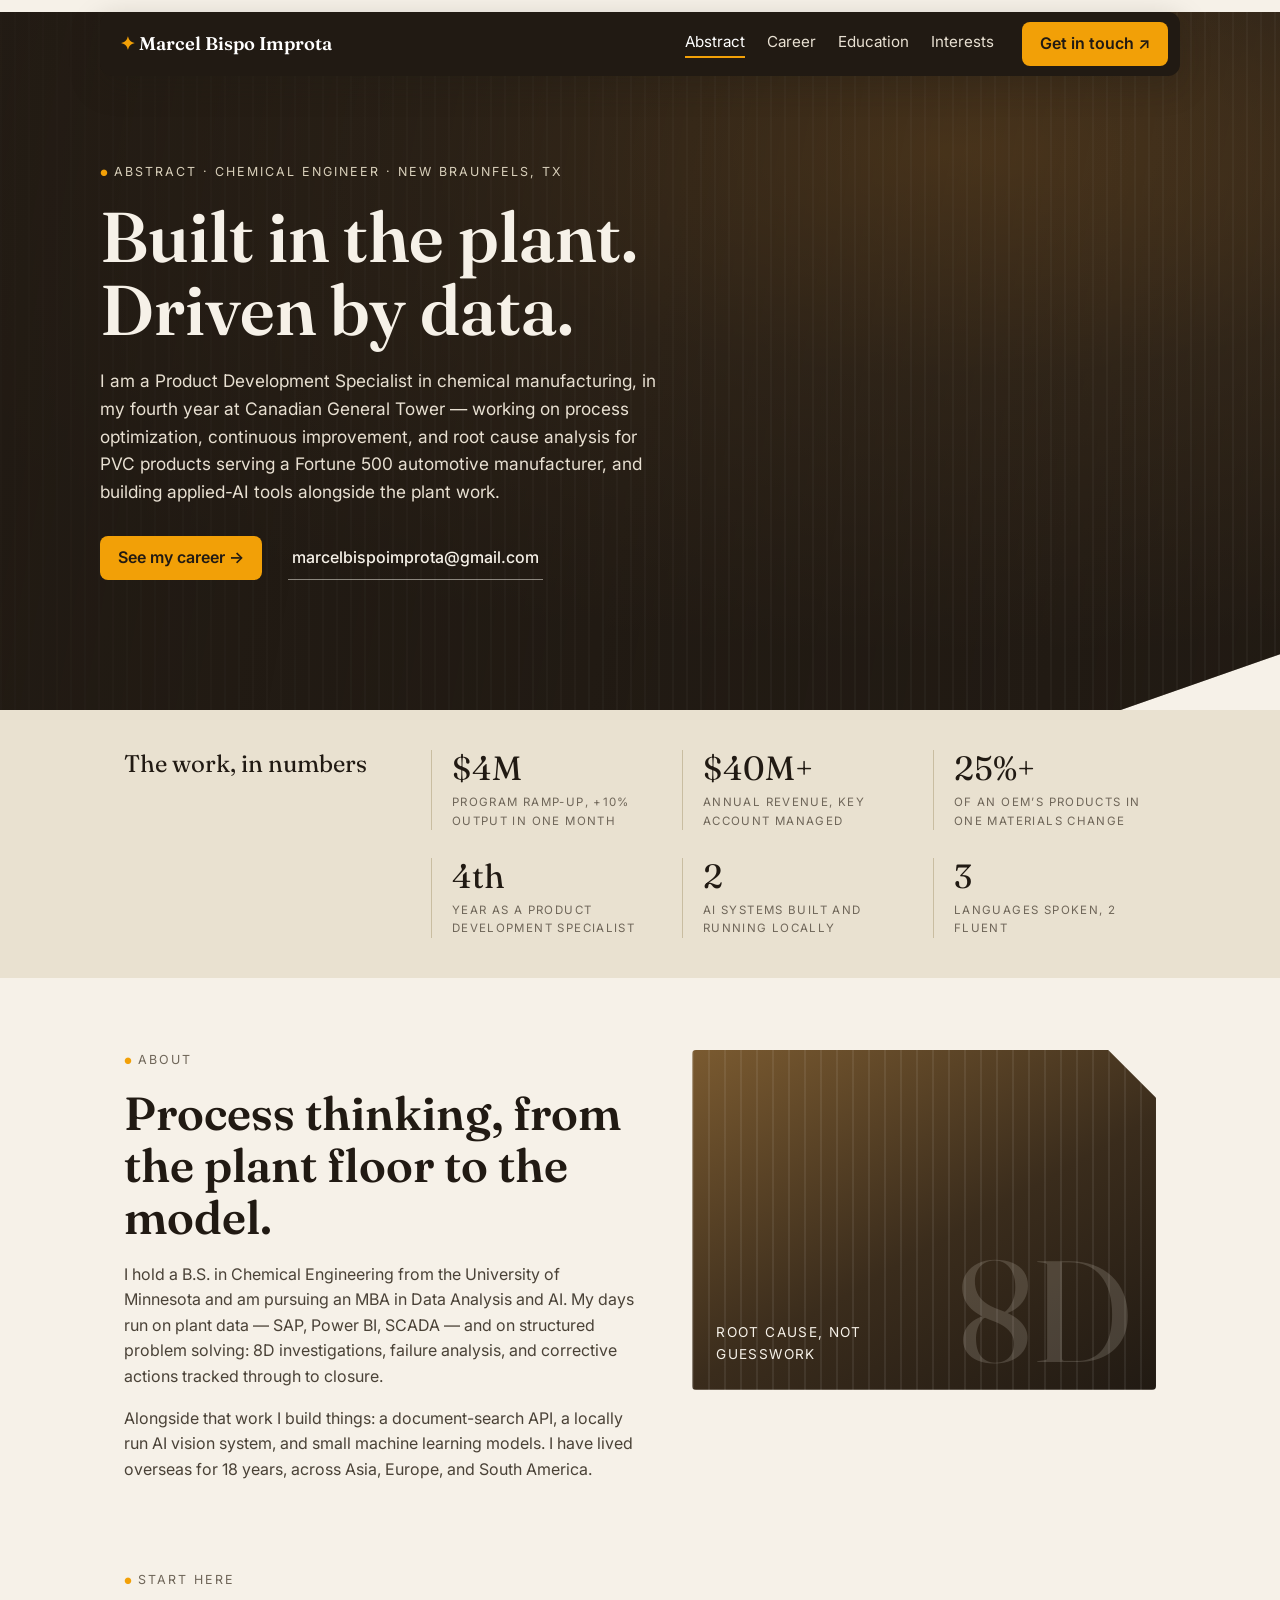
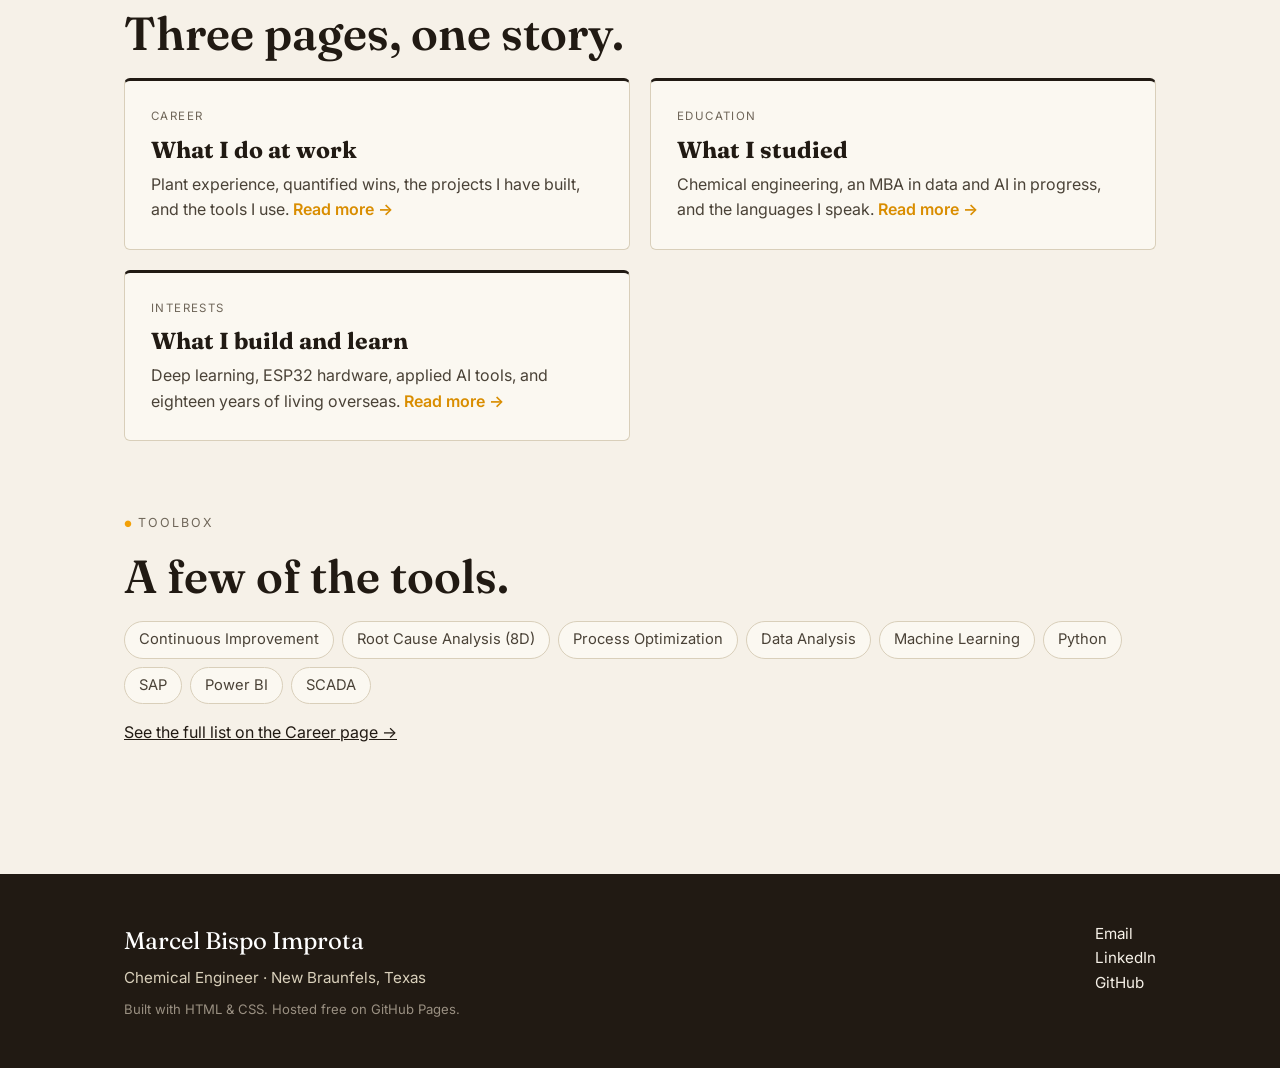
==== commit fa7137a1: "Update numbers band and remove Community section" ====
--- a/index.html
+++ b/index.html
@@ -23,7 +23,6 @@
       <div class="nav-links">
         <a href="index.html" class="active">Abstract</a>
         <a href="career.html">Career</a>
-        <a href="community.html">Community</a>
         <a href="education.html">Education</a>
         <a href="interests.html">Interests</a>
       </div>
@@ -111,17 +110,12 @@
   <!-- ============ START HERE: links to the other pages ============ -->
   <section class="section">
     <p class="eyebrow">Start here</p>
-    <h2 class="display">Four pages, one story.</h2>
+    <h2 class="display">Three pages, one story.</h2>
     <div class="cards">
       <a class="card" href="career.html">
         <span class="tag">Career</span>
         <h3>What I do at work</h3>
         <p>Plant experience, quantified wins, the projects I have built, and the tools I use. <span class="more">Read more &rarr;</span></p>
-      </a>
-      <a class="card" href="community.html">
-        <span class="tag">Community</span>
-        <h3>How I serve</h3>
-        <p>Deacon work, youth leadership, and showing up for the gatherings that hold a community together. <span class="more">Read more &rarr;</span></p>
       </a>
       <a class="card" href="education.html">
         <span class="tag">Education</span>
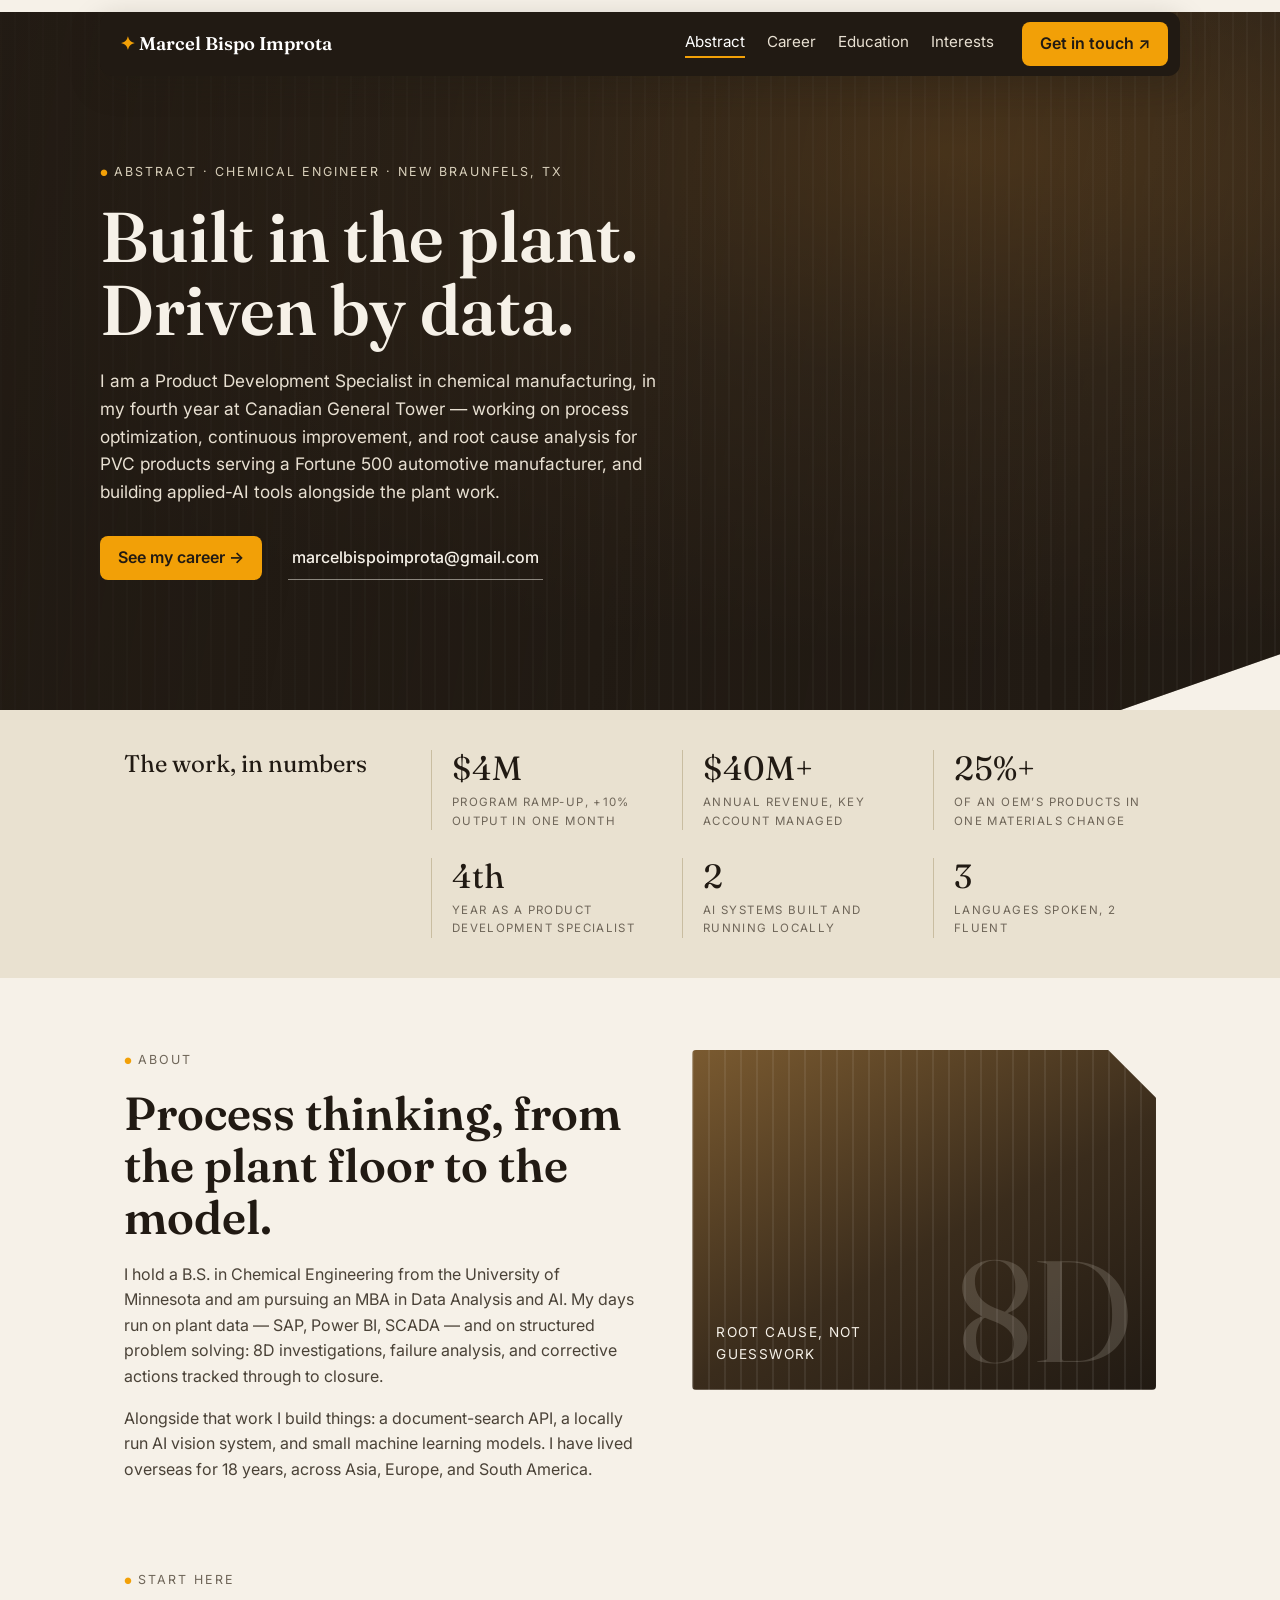
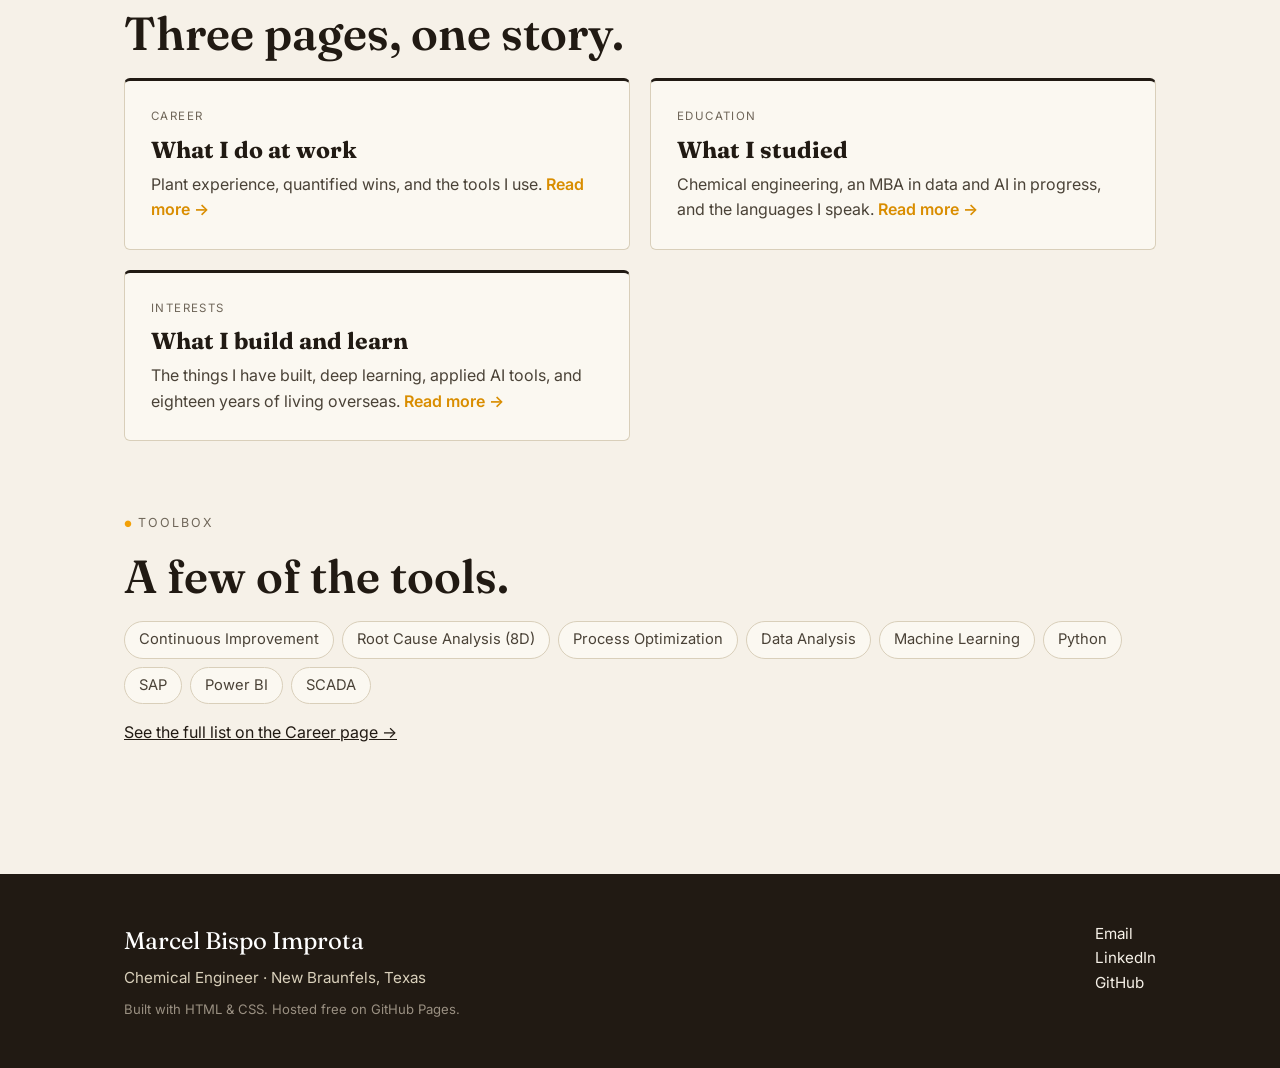
==== commit cbe23ed2: "Move built projects from Career to Interests" ====
--- a/index.html
+++ b/index.html
@@ -115,7 +115,7 @@
       <a class="card" href="career.html">
         <span class="tag">Career</span>
         <h3>What I do at work</h3>
-        <p>Plant experience, quantified wins, the projects I have built, and the tools I use. <span class="more">Read more &rarr;</span></p>
+        <p>Plant experience, quantified wins, and the tools I use. <span class="more">Read more &rarr;</span></p>
       </a>
       <a class="card" href="education.html">
         <span class="tag">Education</span>
@@ -125,7 +125,7 @@
       <a class="card" href="interests.html">
         <span class="tag">Interests</span>
         <h3>What I build and learn</h3>
-        <p>Deep learning, ESP32 hardware, applied AI tools, and eighteen years of living overseas. <span class="more">Read more &rarr;</span></p>
+        <p>The things I have built, deep learning, applied AI tools, and eighteen years of living overseas. <span class="more">Read more &rarr;</span></p>
       </a>
     </div>
   </section>
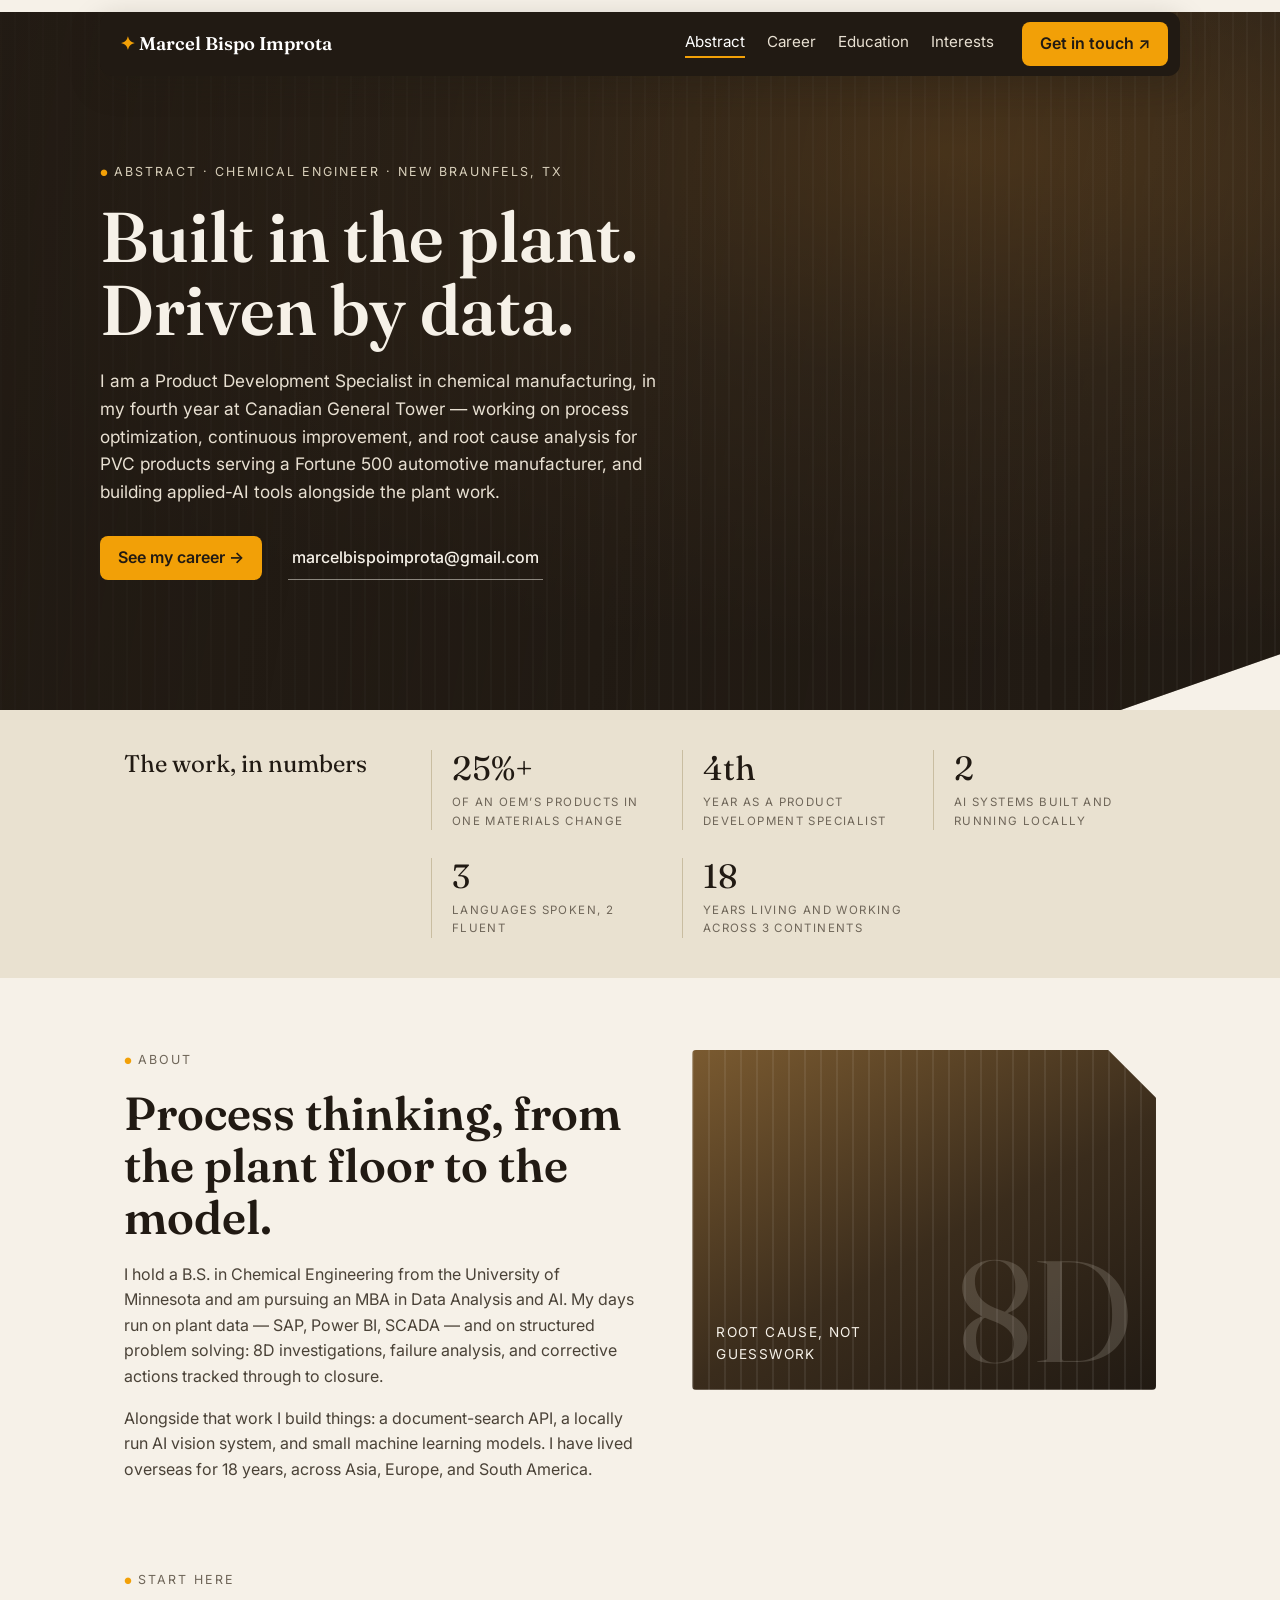
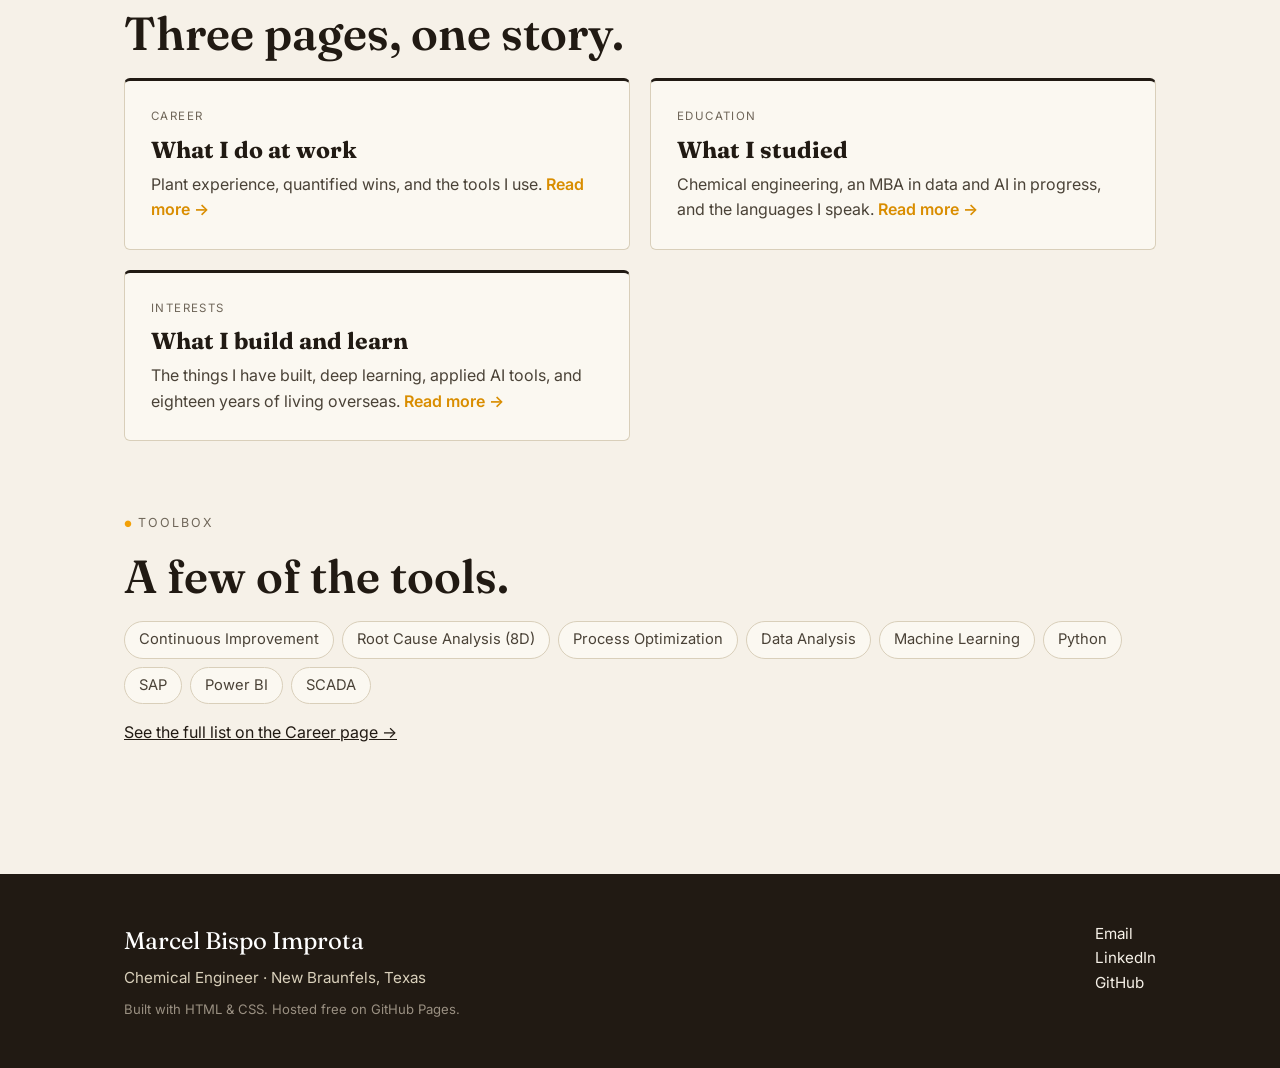
==== commit 814021ed: "Update numbers band: add 18 years, remove money stats" ====
--- a/index.html
+++ b/index.html
@@ -55,14 +55,6 @@
     <div class="stats-inner">
       <p class="stats-title">The work, in numbers</p>
       <div class="stat">
-        <span class="num">$4M</span>
-        <span class="label">Program ramp-up, +10% output in one month</span>
-      </div>
-      <div class="stat">
-        <span class="num">$40M+</span>
-        <span class="label">Annual revenue, key account managed</span>
-      </div>
-      <div class="stat">
         <span class="num">25%+</span>
         <span class="label">Of an OEM&rsquo;s products in one materials change</span>
       </div>
@@ -77,6 +69,10 @@
       <div class="stat">
         <span class="num">3</span>
         <span class="label">Languages spoken, 2 fluent</span>
+      </div>
+      <div class="stat">
+        <span class="num">18</span>
+        <span class="label">Years living and working across 3 continents</span>
       </div>
     </div>
   </section>
